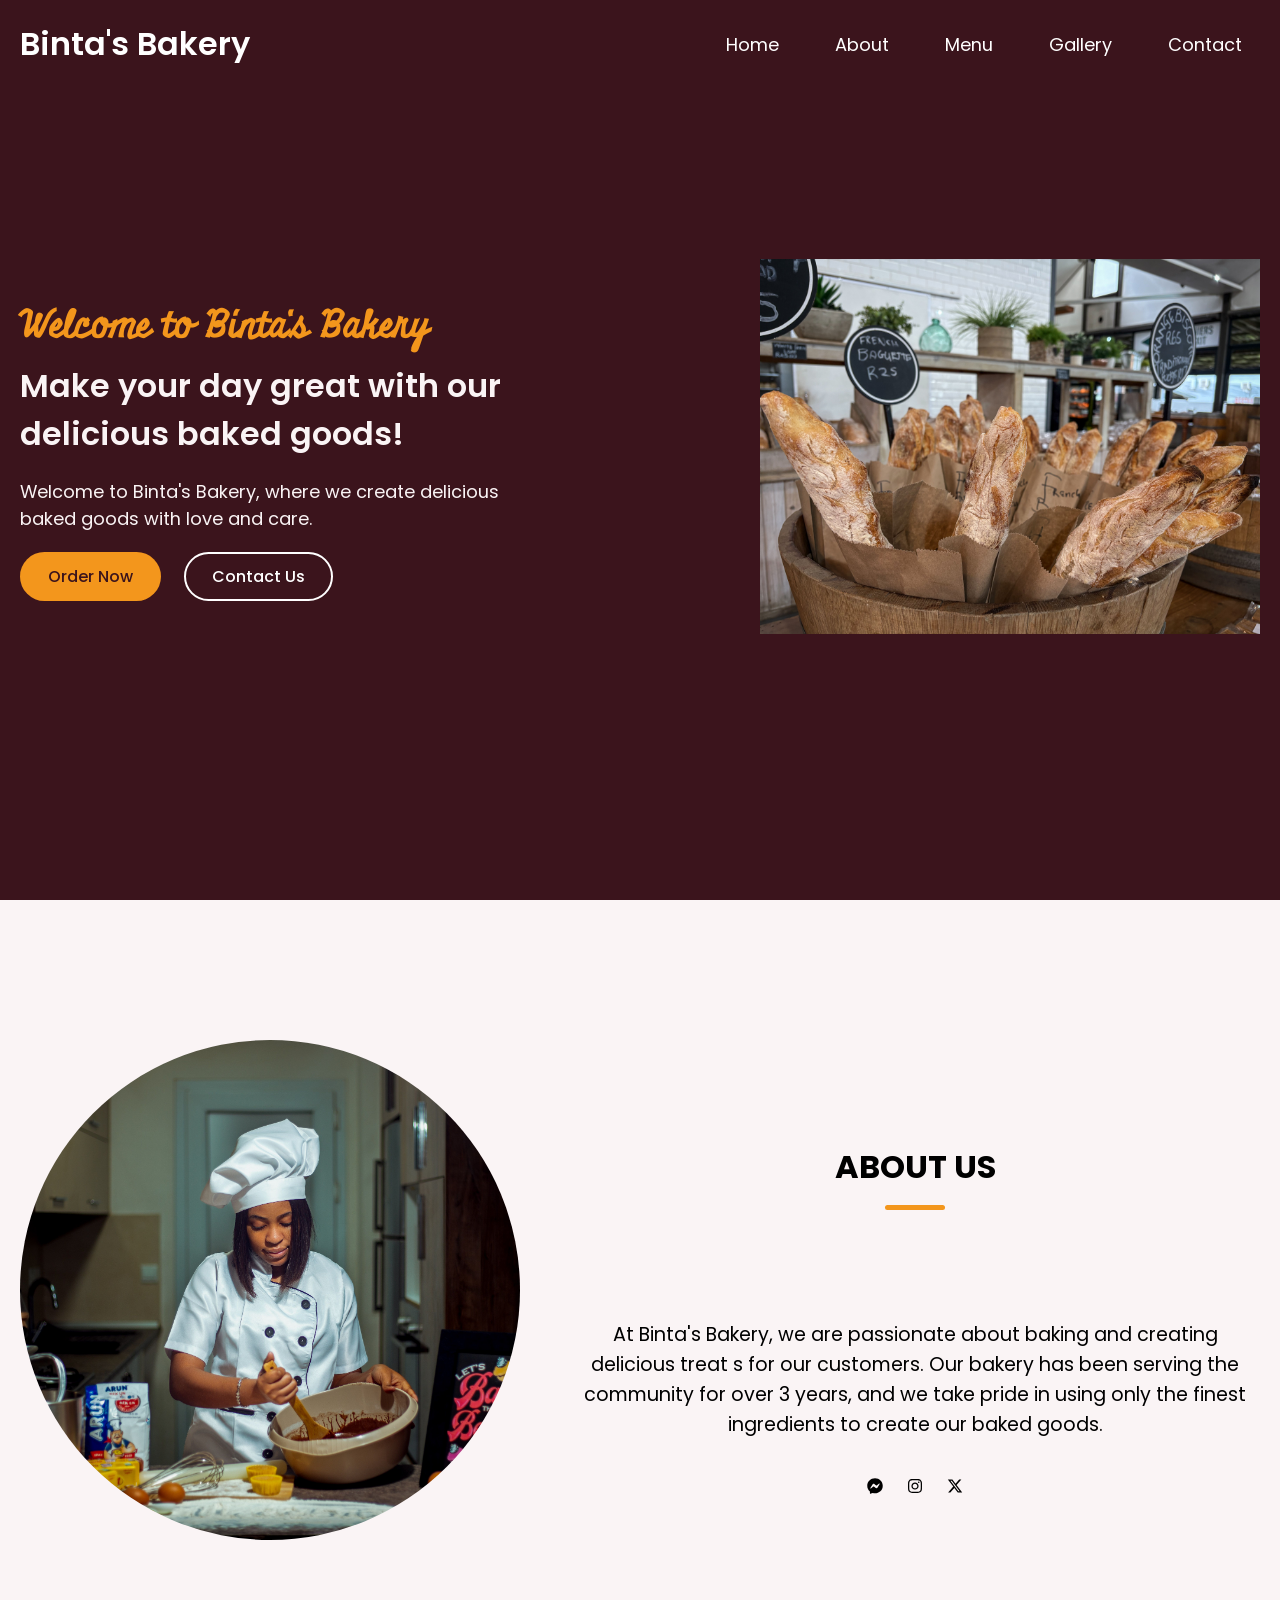
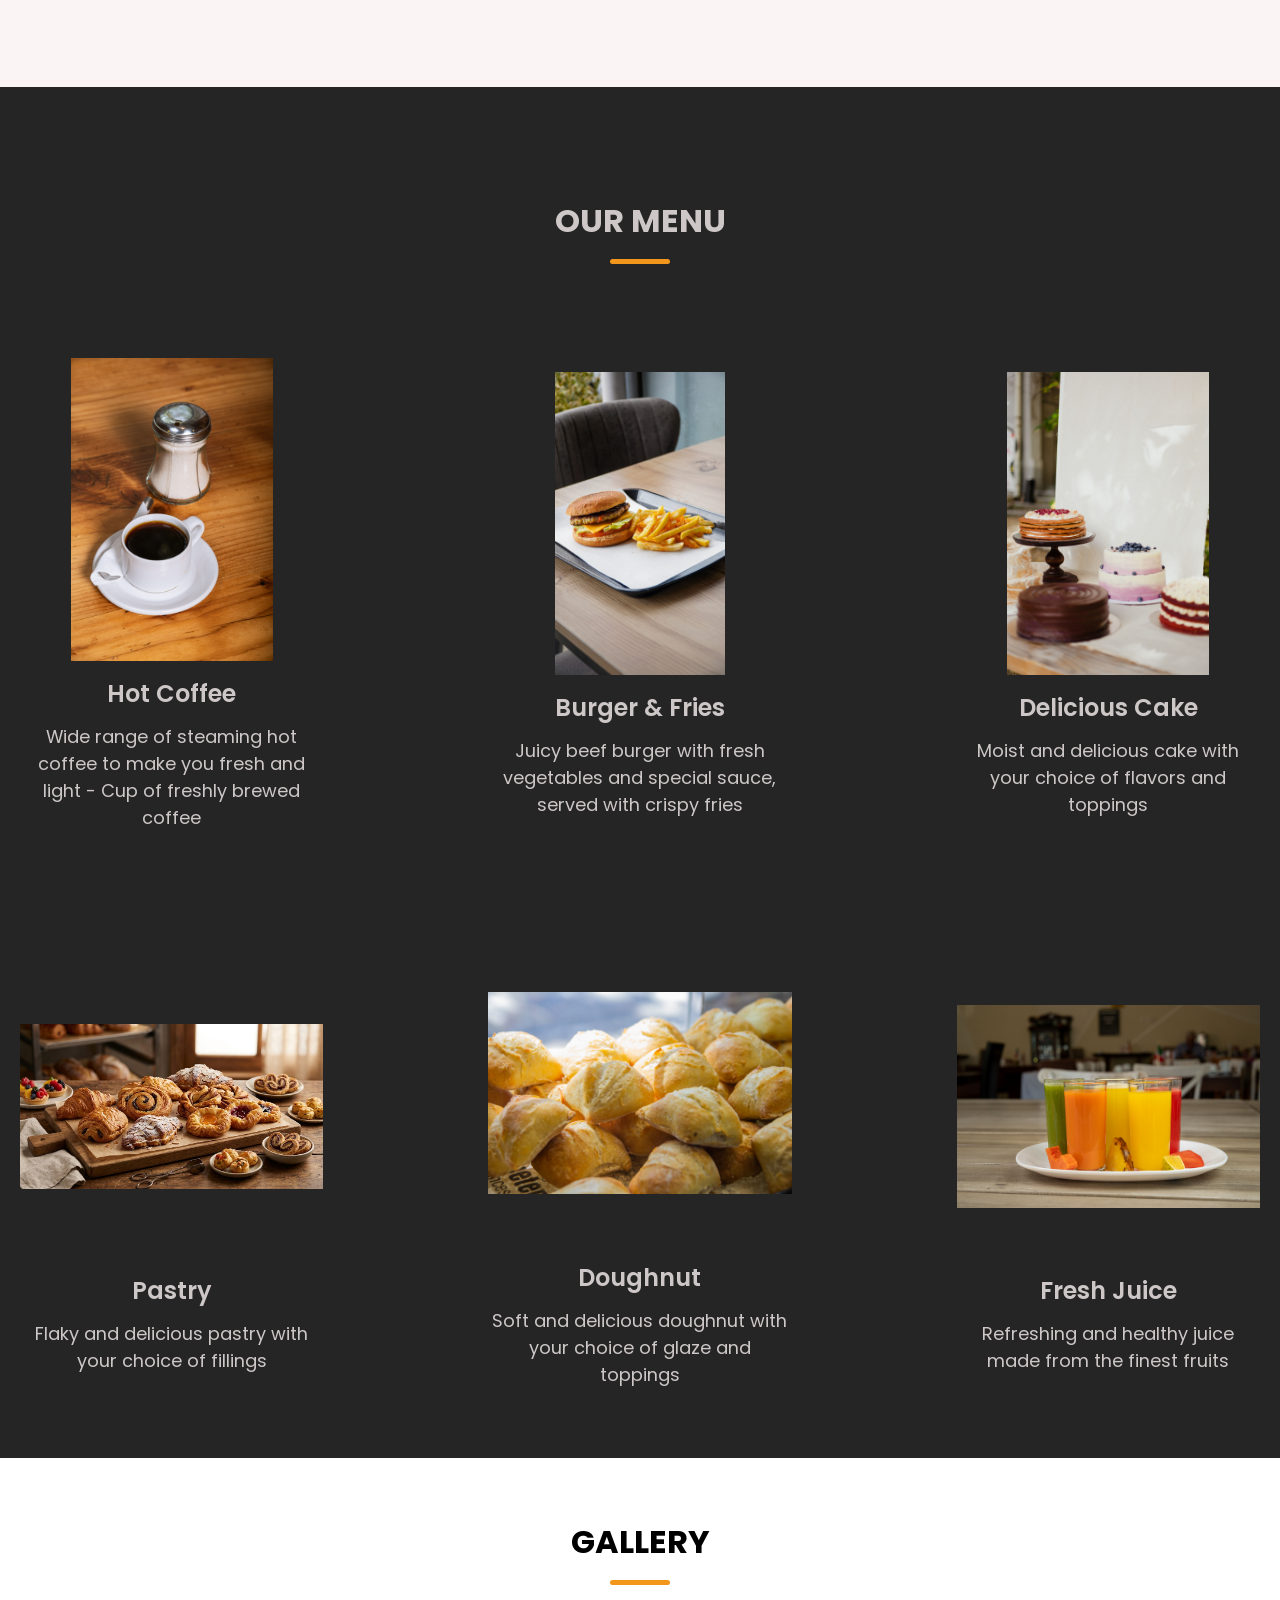
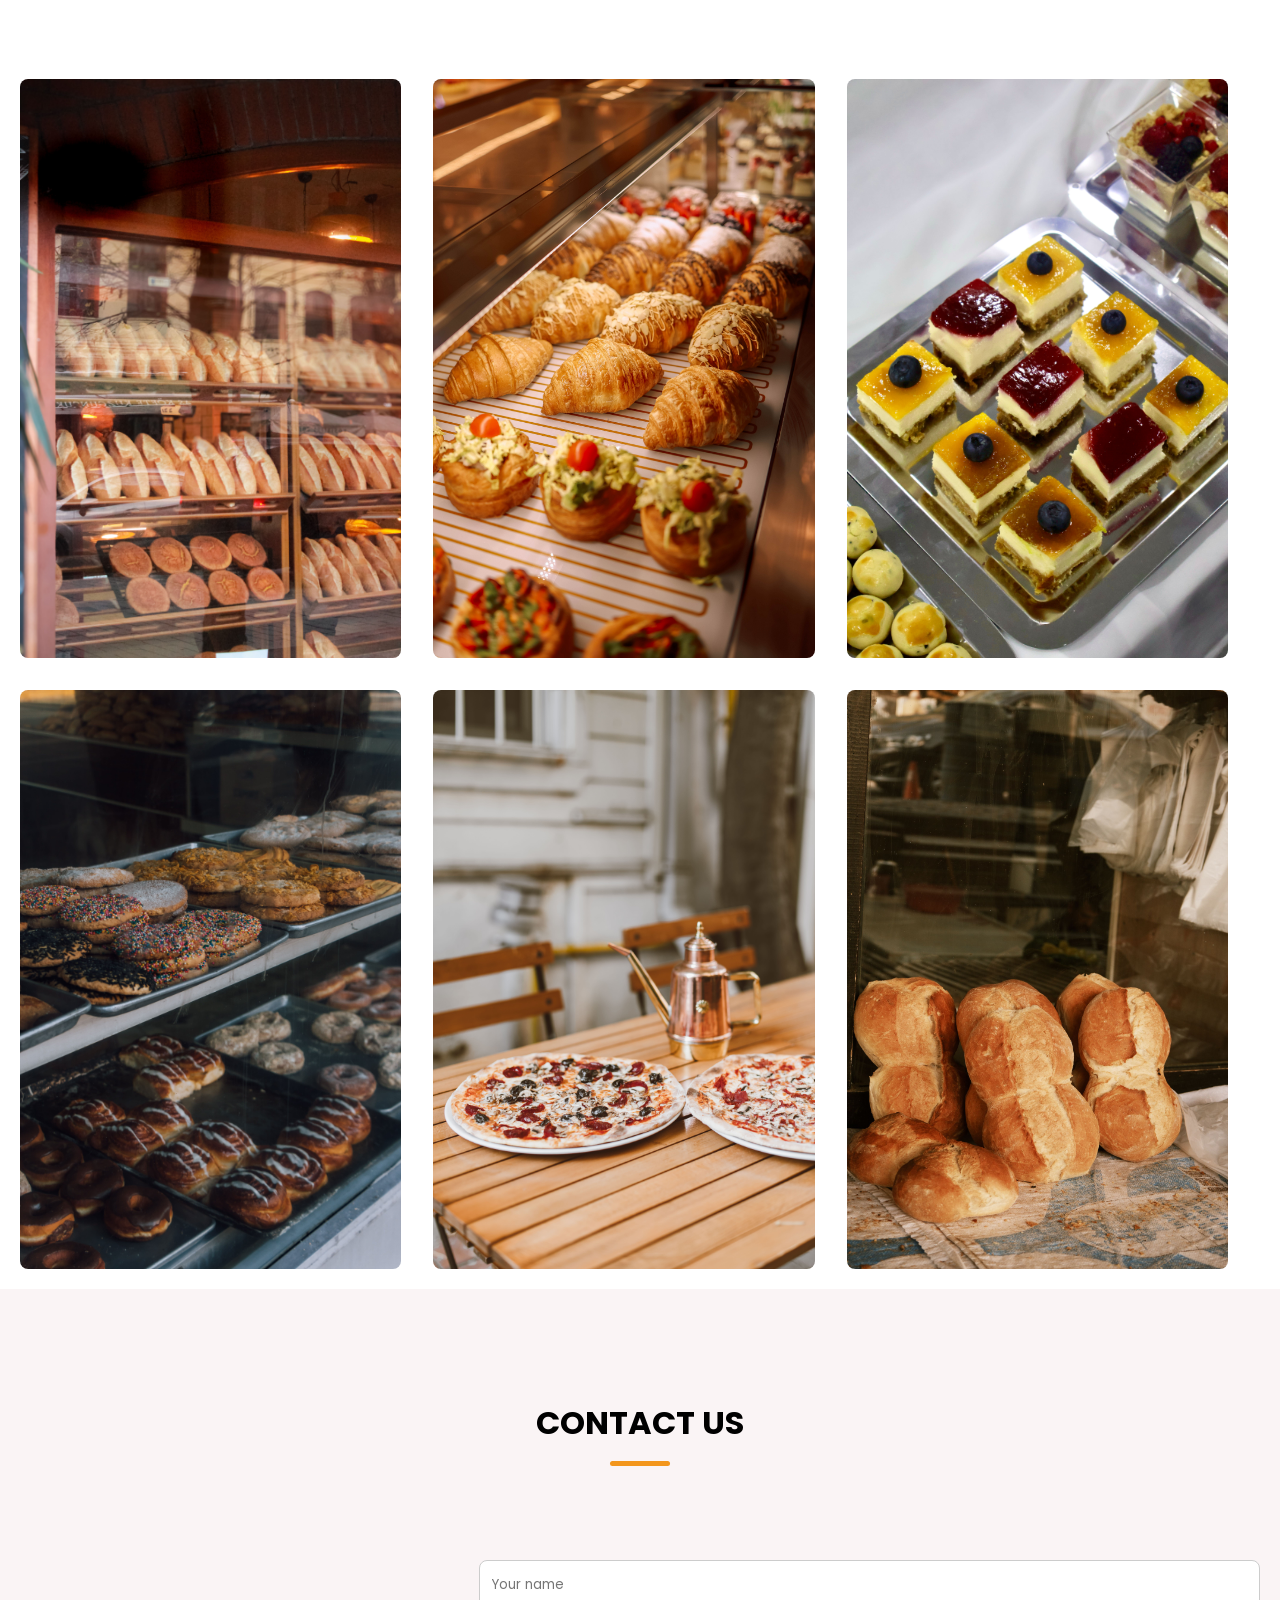
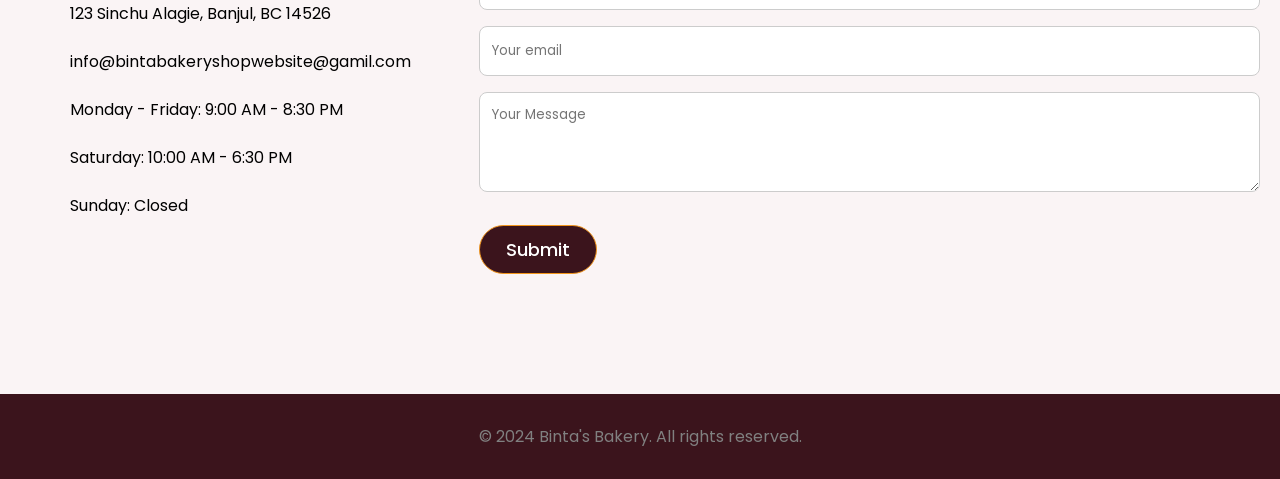
==== index.html @ 1b0b5daa "Add files via upload" ====
<!DOCTYPE html>
<html lang="en">

<head>
    <meta charset="UTF-8">
    <meta name="viewport" content="width=device-width, initial-scale=1.0">
    <title>Binta's Bakery</title>
    <link rel="stylesheet" href="./style.css">
</head>

<body>
    <header>

        <nav class="navbar" class="section-content">
            <h1 class="nav-logo">Binta's Bakery</h1>
            <ul class="nav-menu">
                <li class="nav-item">
                    <a href="#home" class="nav-link">Home</a>
                </li>
                <li class="nav-item">
                    <a href="#about" class="nav-link">About</a>
                </li>
                <li class="nav-item">
                    <a href="#menu" class="nav-link">Menu</a>
                </li>
                <li class="nav-item">
                    <a href="#gallery" class="nav-link">Gallery</a>
                </li>
                <li class="nav-item">
                    <a href="#contact" class="nav-link">Contact</a>
                </li>

            </ul>
        </nav>
    </header>

    <main>
        <div class="hero-section" id="home">
            <div class="section-content">
                <div class="hero-details">
                    <h1 class="title">Welcome to Binta's Bakery</h1>
                    <h2 class="subtitle">Make your day great with our delicious baked goods!</h2>
                    <p class="description">Welcome to Binta's Bakery, where we create delicious baked goods with love
                        and care.</p>

                    <div class="buttons">
                        <a href="#" class="button order-now">Order Now</a>
                        <a href="#" class="button contact-us">Contact Us</a>
                    </div>
                </div>
                <div class="hero-image-wrapper">
                    <img src="./image/bread-30826793.jpg" alt="Binta's Bakery" class="hero-image">
                </div>

            </div>
        </div>

        <!-- About Section -->
        <section class="about-section" id="about">
            <div class="section-content">
                <div class="about-image-wrapper">
                    <img src="./image/about.jpg" alt="About Binta's Bakery" class="about-image">
                </div>
                <div class="about-details">
                    <h2 class="section-title">About Us</h2>
                    <div class="underline"></div>
                    <p class="text">At Binta's Bakery, we are passionate about baking and creating
                        delicious treat s for our customers. Our bakery has been serving the community for over 3 years,
                        and we take pride in using only the finest ingredients to create our baked goods.</p>

                    <div class="social-link-list">
                        <a href="#" class="social-link"><img src="facebook-messenger-brands-solid-full.svg"
                                alt="Facebook" height="20px"></a>
                        <a href="#" class="social-link"><img src="instagram-brands-solid-full.svg" alt="Instagram"
                                height="20px"></a>
                        <a href="#" class="social-link"><img src="x-twitter-brands-solid-full.svg" alt="Twitter"
                                height="20px" color="white"></a>
                    </div>
                </div>
            </div>
        </section>
        <!-- menu section -->
        <section class="menu-section" id="menu">
            <h2 class="section-title">Our Menu</h2>
            <div class="underline"></div>
            <div class="section-content">
                <ul class="menu-list">
                    <li class="menu-item">
                        <img src="./image/coffee.jpg" alt="Hot Coffee" class="menu-image">
                        <div class="menu-details">
                            <h3 class="name">Hot Coffee</h3>
                            <p class="text">Wide range of steaming hot coffee to make you fresh and light - Cup of
                                freshly brewed coffee</p>
                        </div>
                    </li>
                    <li class="menu-item">
                        <img src="./image/burger-with-chips.jpg" alt="Burger" class="menu-image">
                        <div class="menu-details">
                            <h3 class="name">Burger & Fries</h3>
                            <p class="text">Juicy beef burger with fresh vegetables and special sauce, served with
                                crispy fries</p>
                        </div>
                    </li>

                    <li class="menu-item">
                        <img src="./image/birthday-cake.jpg" alt="Cake" class="menu-image">
                        <div class="menu-details">
                            <h3 class="name">Delicious Cake</h3>
                            <p class="text">Moist and delicious cake with your choice of flavors and toppings</p>
                        </div>
                    </li>
                    <li class="menu-item">
                        <img src="./image/pastry.jpg" alt="Pastry" class="menu-image">
                        <div class="menu-details">
                            <h3 class="name">Pastry</h3>
                            <p class="text">Flaky and delicious pastry with your choice of fillings</p>
                        </div>
                    </li>
                    <li class="menu-item">
                        <img src="./image/doughnut.jpg" alt="Doughnut" class="menu-image">
                        <div class="menu-details">
                            <h3 class="name">Doughnut</h3>
                            <p class="text">Soft and delicious doughnut with your choice of glaze and toppings</p>
                        </div>
                    </li>
                    <li class="menu-item">
                        <img src="./image/juice.jpg" alt="Juice" class="menu-image">
                        <div class="menu-details">
                            <h3 class="name">Fresh Juice</h3>
                            <p class="text">Refreshing and healthy juice made from the finest fruits</p>
                        </div>
                    </li>

                </ul>

            </div>

        </section>
        <!-- gallery -->
        <section class="gallery-section" id="gallery">
            <h2 class="section-title">Gallery</h2>
            <div class="underline"></div>
            <div class="section-content">
                <ul class="gallery-list">
                    <li class="gallery-item">
                        <img src="./image/bakery.jpg" alt="Gallery" class="gallery-image">
                    </li>
                    <li class="gallery-item">
                        <img src="./image/bread.jpg" alt="Gallery" class="gallery-image">
                    </li>
                    <li class="gallery-item">
                        <img src="./image/cake.jpg" alt="Gallery" class="gallery-image">
                    </li>
                    <li class="gallery-item">
                        <img src="./image/pastry1.jpg" alt="Gallery" class="gallery-image">
                    </li>
                    <li class="gallery-item">
                        <img src="./image/pizzer.jpg" alt="Gallery" class="gallery-image">
                    </li>
                    <li class="gallery-item">
                        <img src="./image/local-bread.jpg" alt="Gallery" class="gallery-image">
                    </li>

                </ul>
            </div>
        </section>
        <!-- content -->

        <section class="contact-section sect" id="contact">
            <h2 class="section-title">Contact Us</h2>
            <div class="underline"></div>
            <div class="section-content">
                <ul class="contact-info-list">
                    <li class="contact-info">
                        <i class="fa-solid fa-location-crosshais"></i>
                        <p>123 Sinchu Alagie, Banjul, BC 14526</p>
                    </li>
                    <li class="contact-info">
                        <i class="fa-solid fa-envelope"></i>
                        <p>info@bintabakeryshopwebsite@gamil.com</p>
                    </li>
                    <li class="contact-info">
                        <i class="fa-regular fa-clock"></i>
                        <p>Monday - Friday: 9:00 AM - 8:30 PM</p>
                    </li>
                    <li class="contact-info">
                        <i class="fa-regular fa-clock"></i>
                        <p>Saturday: 10:00 AM - 6:30 PM</p>
                    </li>
                    <li class="contact-info">
                        <i class="fa-regular fa-clock"></i>
                        <p>Sunday: Closed</p>
                    </li>
                </ul>
                <form action="#" class="contact-form">
                    <input type="text" placeholder="Your name" class="form-input">
                    <input type="email" placeholder="Your email" class="form-input">
                    <textarea placeholder="Your Message" class="form-input" required></textarea>
                    <button class="submit-button">Submit</button>
                </form>
            </div>

        </section>

    </main>

    <footer>
        <p>&copy; 2024 Binta's Bakery. All rights reserved.</p>
    </footer>
</body>

</html>
---- style.css ----
@import url("https://fonts.googleapis.com/css2?family=Miniver&family=Poppins:ital,wght@0,100;0,500;0,800;0,900;1,100;1,300;1,400&display=swap");
* {
  margin: 0;
  padding: 0;
  box-sizing: border-box;
  font-family: "Poppins", sans-serif;
}

header {
  position: fixed;
  width: 100%;
  z-index: 5;
  background-color: #3b141c;
}

.navbar {
  margin: auto;
  padding: 20px;
  max-width: 1300px;
}
header .navbar {
  display: flex;
  padding: 20px;
  align-items: center;
  justify-content: space-between;
}
ul {
  list-style: none;
}
a {
  text-decoration: none;
  /* color: white; */
}
button {
  cursor: pointer;
  border: none;
  background: none;
}
img {
  width: 100%;
}
.navbar .nav-menu {
  display: flex;
  gap: 20px;
}
.navbar .nav-logo {
  color: white;
  font-size: 2rem;
  font-weight: 600;
}
.navbar .nav-menu .nav-link {
  padding: 10px 18px;
  color: white;
  border-radius: 30px;
  font-size: 1.12rem;
  transition: 0.3s ease;
}
.navbar .nav-menu .nav-link:hover {
  background-color: #f3961c;
  color: white;
  /* transform: scale(1.1); */
}
.hero-section {
  background-color: #3b141c;
  min-height: 100vh;
}
.hero-section .section-content {
  display: flex;
  align-items: center;
  min-height: 100vh;
  color: #faf4f5;
  justify-content: space-between;
}
.hero-section .hero-details .title {
  font-size: 2.3rem;
  color: #f3961c;
  font-family: "Miniver", sans-serif;
}

.hero-section .hero-details .subtitle {
  font-size: 2rem;
  margin-top: 8px;
  max-width: 70%;
  font-weight: 600;
}

.hero-section .hero-details .description {
  font-size: 1.12rem;
  margin-top: 20px;
  margin-bottom: 20px;
  max-width: 70%;
}
/* .hero-section .hero-details {
    margin-left: 70px;
}  */
.section-content {
  margin: auto;
  padding: 20px;
  max-width: 1300px;
}
.section-title {
  text-align: center;
  font-size: 2rem;
  padding: 60px;
  text-transform: uppercase;
  font-family: "Poppins", sans-serif;
}
.hero-section .hero-image-wrapper {
  max-width: 500px;
}
.hero-section .hero-details .buttons {
  display: flex;
  gap: 23px;
}

.hero-section .hero-details .button {
  padding: 10px 26px;
  color: #3b141c;
  background-color: #f3961c;
  border-radius: 30px;
  border: 2px solid transparent;
  font-weight: 500;
  transition: 0.3s ease;
}

.hero-section .hero-details .button:hover,
.hero-section .hero-details .contact-us {
  color: #fff;
  border-color: #fff;
  background: transparent;
}

.hero-section .hero-details .contact-us:hover {
  color: #3b141c;
  background: #f3961c;
  border-color: #f3961c;
}
/* about section */
.about-section {
  padding: 120px 0;
  background: #faf4f5;
}
.underline {
  width: 60px;
  border-radius: 10px;
  height: 5px;
  margin: 14px auto;
  background-color: #f3961c;
  position: relative;
  bottom: 60px;
}
.about-section .section-content {
  display: flex;
  gap: 50px;
  align-items: center;
  justify-content: space-between;
}
.about-section .about-image-wrapper .about-image {
  width: 500px;
  height: 500px;
  object-fit: cover;
  border-radius: 50%;
}
.about-section .about-details .title {
  font-size: 2rem;
  text-transform: uppercase;
  text-align: center;
  color: #3b141c;
  font-family: "Miniver", sans-serif;
}

.about-section .about-details .text {
  line-height: 30px;
  margin: 50px 0 30px;
  text-align: center;
  font-size: 1.2rem;
}
.social-link-list {
  display: flex;
  justify-content: center;
  gap: 20px;
}

.about-section .social-link-list .social-link {
  color: #3b141c;
  font-size: 1.5rem;
  transition: 0.2s ease;
}

.about-section .social-link-list .social-link:hover {
  color: #f3961c;
}
/* menu section */
.menu-section {
  color: #cec7c7;
  background-color: #252525;
  padding: 50px 0;
}
.menu-section .menu-list {
  display: flex;
  flex-wrap: wrap;
  gap: 110px;
  align-items: center;
  justify-content: space-between;
}
.menu-section .menu-list .menu-item {
  display: flex;
  flex-direction: column;
  align-items: center;
  justify-content: space-between;
  text-align: center;
  width: calc(100% / 3 - 110px);
}
.menu-section .menu-list .menu-item .menu-image {
  /* max-width: 83%; */
  aspect-ratio: 1;
  margin-bottom: 15px;
  object-fit: contain;
}
.menu-section .menu-list .menu-item .name {
  margin-top: 12px 0;
  font-size: 1.5rem;
  margin-bottom: 12px;
  font-weight: 600;
}
.menu-section .menu-list .menu-item .text {
  font-size: 1.12rem;
}
/* gallery-section */
.gallery.menu-section .menu-list .menu-item .text {
  font-size: 1.12rem;
}
gallery-section {
  padding: 50px 0 100px;
}
.gallery-section .gallery-list {
  display: flex;
  flex-wrap: wrap;
  gap: 32px;
}
.gallery-section .gallery-list .gallery-item {
  border-radius: 8px;
  overflow: hidden;
  width: calc(100% / 3 - 32px);
}
.gallery-section .gallery-item .gallery-image {
  width: 100%;
  height: 100%;
  transition: 0.3s ease;
  cursor: zoom-in;
}
.gallery-section .gallery-item:hover .gallery-image {
  transform: scale(1.3);
}
/* contact section */
.contact-section {
  padding: 50px 0 100px;
  background-color: #faf4f5;
}
.contact-section .section-content {
  display: flex;
  gap: 48px;
  align-items: flex-start;
  justify-content: space-between;
}
.contact-section .contact-info-list .contact-info {
  display: flex;
  gap: 30px;
  max-width: 20px 0;
  align-items: center;
}
.contact-info-list {
  padding: 30px 20px;
  line-height: 3;
}
.contact-section .contact-info-list .contact-info i {
  font-size: 1.12rem;
}

.contact-section .contact-form .form-input {
  width: 100%;
  height: 50px;
  padding: 0 12px;
  outline: none;
  margin-bottom: 16px;
  background: #fff;
  border-radius: 8px;
  border: 1px solid #ccc;
}
/* .contact-section .contact-form {
  width: 50%;
} */

.contact-section .contact-form .form-input:focus {
  border-color: #f3961c;
}
.contact-section .contact-form textarea.form-input {
  height: 100px;
  padding: 12px;
  resize: vertical;
}
.contact-section .contact-form .submit-button {
  padding: 10px 26px;
  color: #fff;
  margin-top: 10px;
  background-color: #3b141c;
  border-radius: 30px;
  font-size: 1.12rem;
  border: 1px solid #f3961c;
  font-weight: 500;
  transition: 0.3s ease;
}
.contact-section .contact-form .submit-button:hover {
  background: transparent;
  color: #f3961c;
}
/* footer section */
footer {
  background-color: #3b141c;
  color: gray;
  padding: 30px;
  text-align: center;
}

/* Responsive */

@media (max-width: 800px) {
  html,
  body {
    overflow-x: hidden;
    font-family: "Poppins", sans-serif;
  }

  header .navbar {
    flex-direction: column;
  }

  .nav-logo {
    margin-bottom: 20px;
  }

  .navbar .nav-menu {
    gap: 0px;
  }

  .hero-section .section-content {
    padding-top: 160px;
    flex-direction: column;
    display: flex;
  }

  .hero-details {
    margin-bottom: 40px;
  }

  .hero-section .hero-image-wrapper {
    max-width: 100%;
  }

  .hero-section .hero-details .subtitle {
    font-size: 2rem;
    margin-top: 8px;
    max-width: 100%;
    font-weight: 600;
  }
  /*about section */
  .about-section .about-image-wrapper .about-image {
    width: 250px;
    height: 250px;
  }
  .about-section .section-content {
    flex-direction: column;
    gap: 10px;
  }

  .hero-section .hero-details .subtitle {
    /* font-size: 2rem; */
    margin-top: 2px;
    max-width: 40%;
    font-weight: 300;
  }
  /* menu section */
  .menu-section .menu-list {
    flex-direction: column;
    flex-wrap: wrap;
  }
  /* .menu-section .menu-list .menu-item {
    text-align: center;
  } */
  img.menu-image {
    width: 300px;
  }
  .menu-section .menu-list .menu-item .text {
    font-size: 20px;
  }

  .menu-section .menu-list .menu-item {
    width: calc(100% / 2 - 10px);
  }
  /* gallery section */
  .gallery-section .gallery-list {
    flex-direction: column;
    align-items: center;
    gap: 20px;
  }

  /* contact */
  .contact-section .section-content {
    align-items: center;
    flex-direction: column-reverse;
  }
  /* .contact-section .contact-form {
    max-width: 100%;
  } */

  /* .contact-section .contact-info-list .contact-info {
    display: block;
  } */
  /* input .form-input {
    width: 2000px;
    padding: 0 10px;
  } */
}
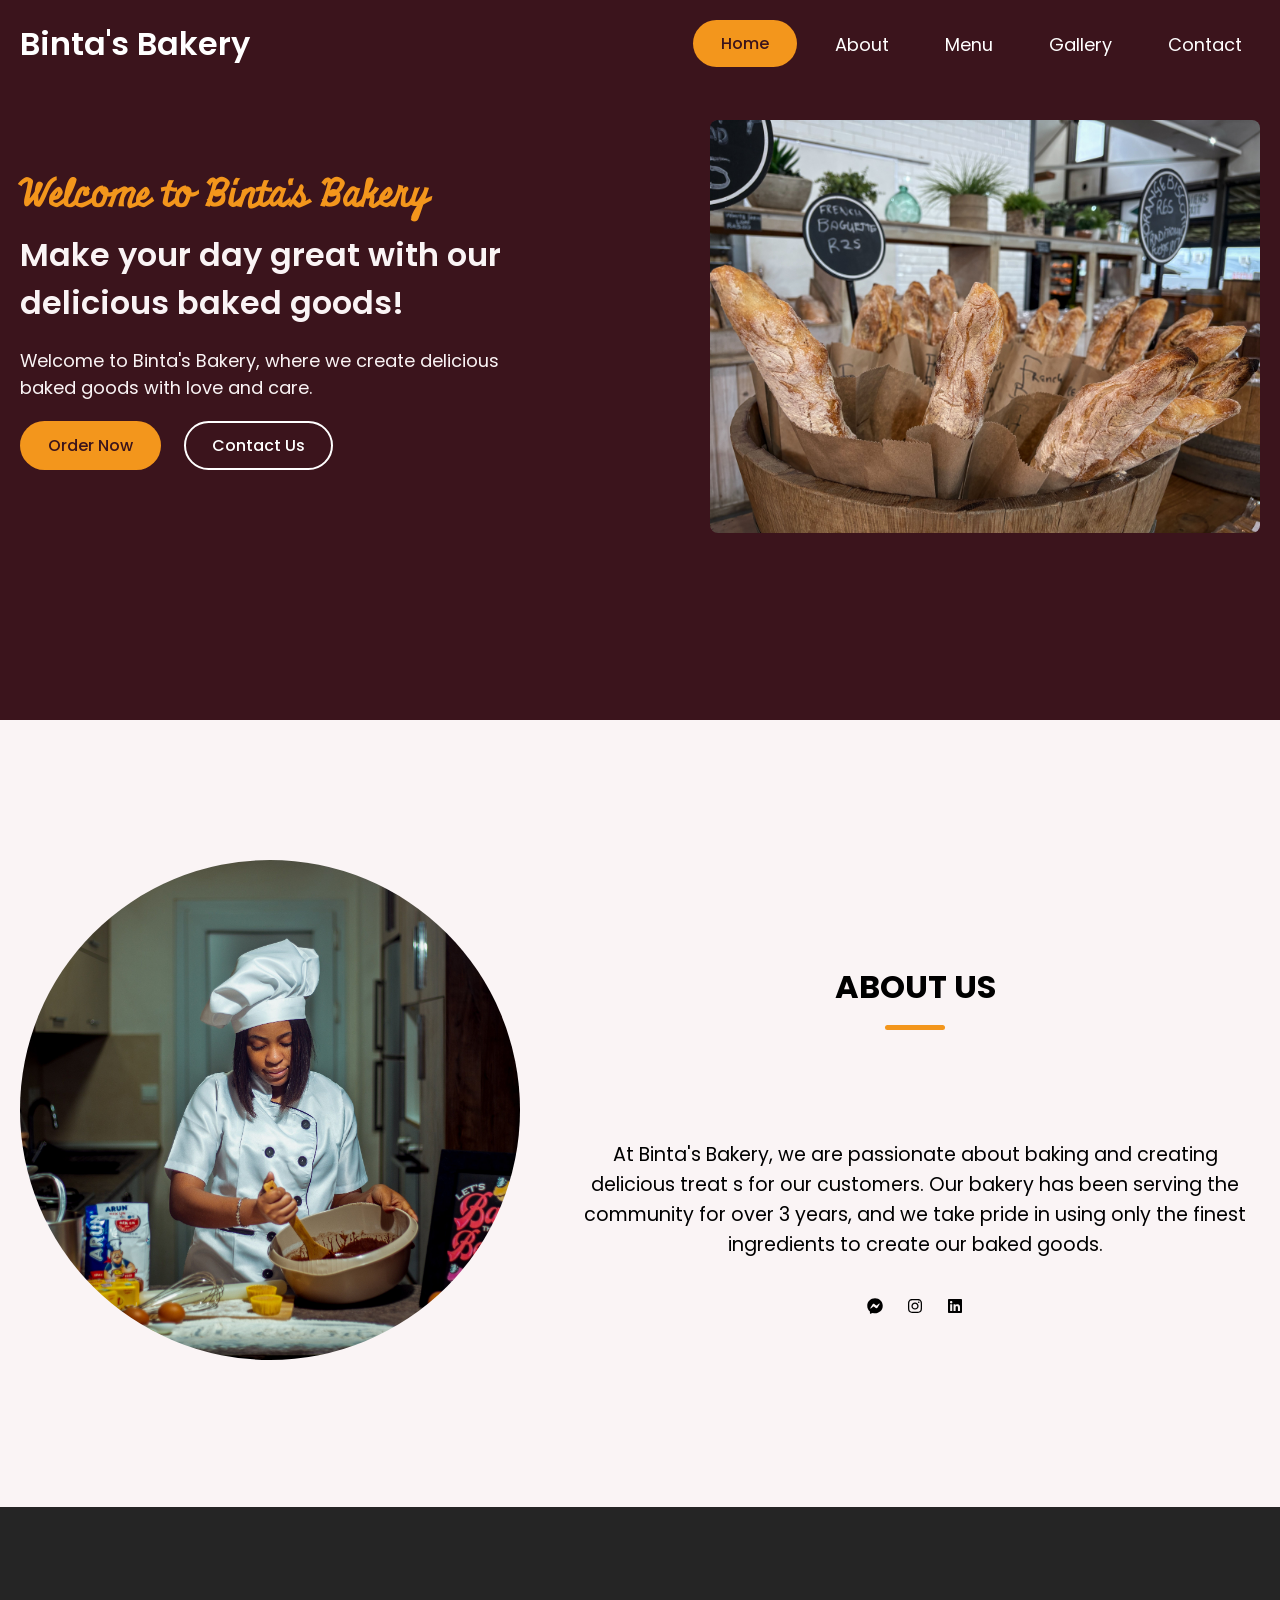
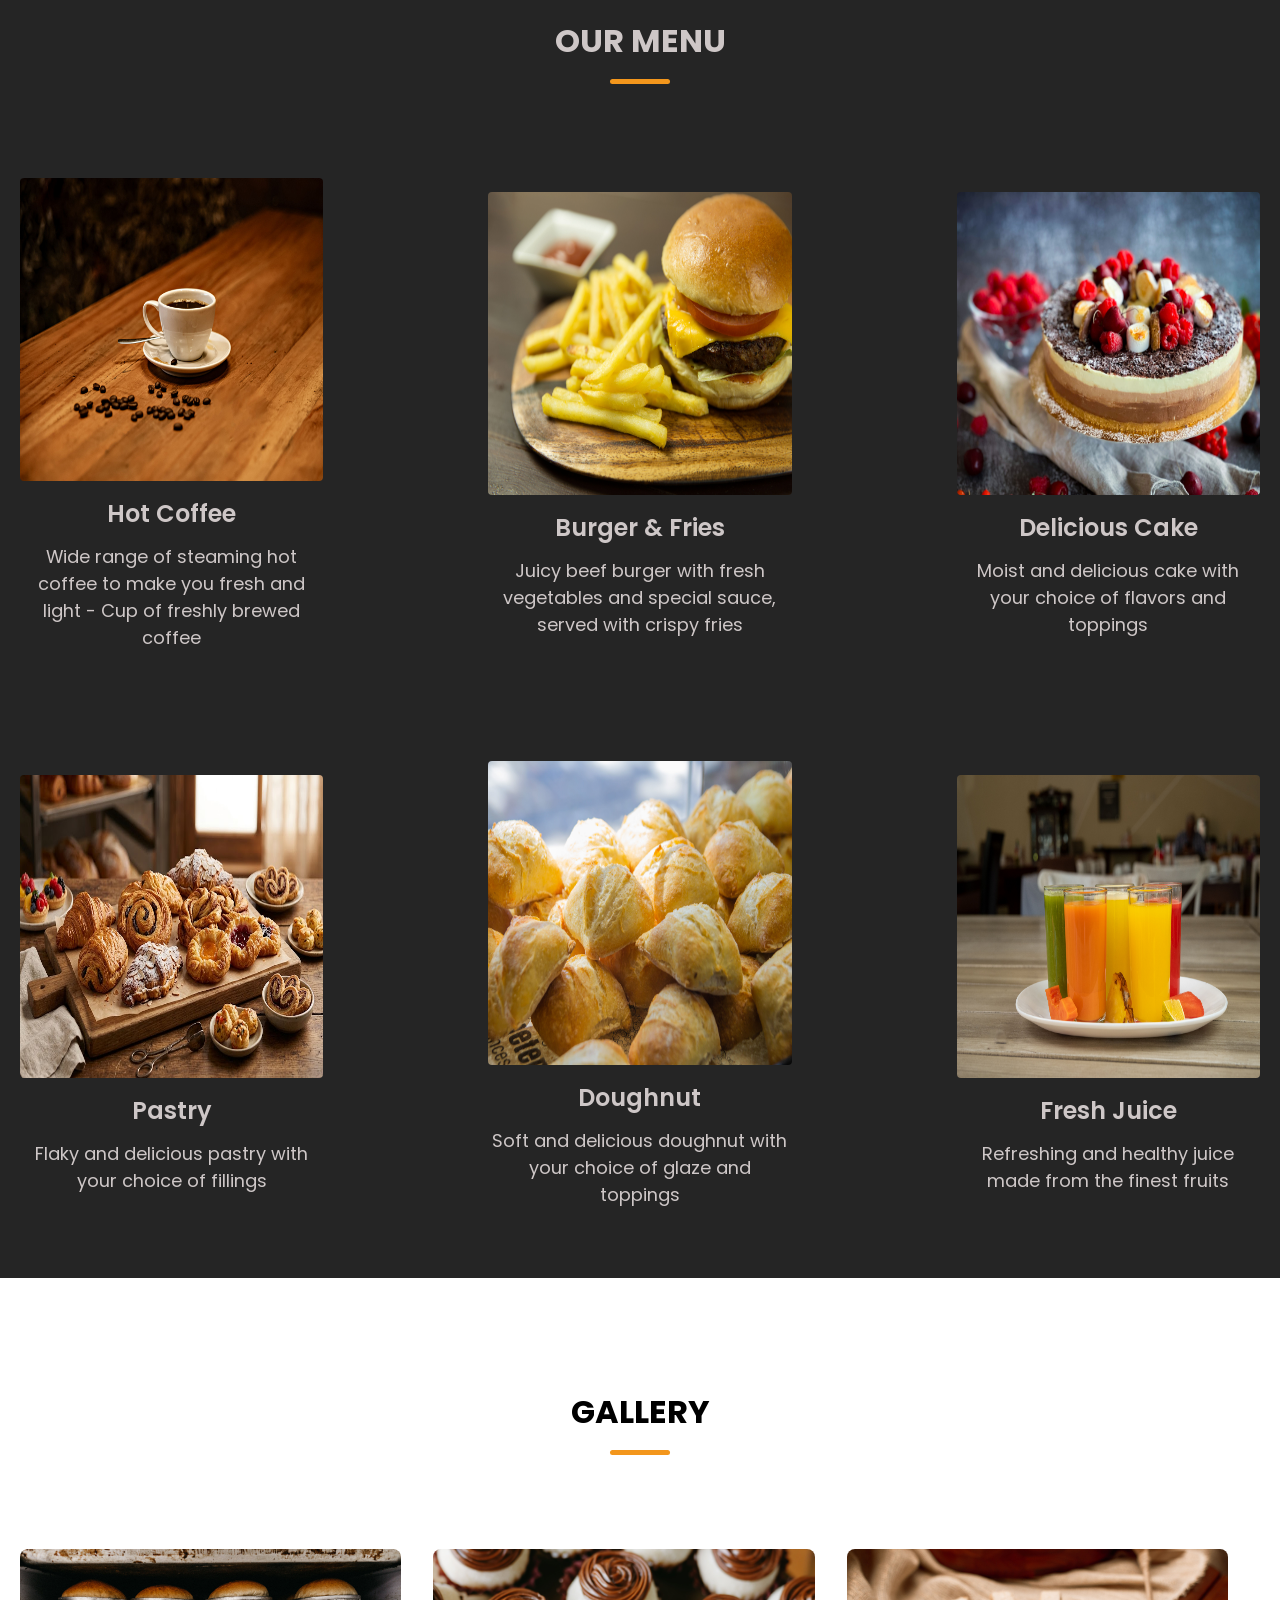
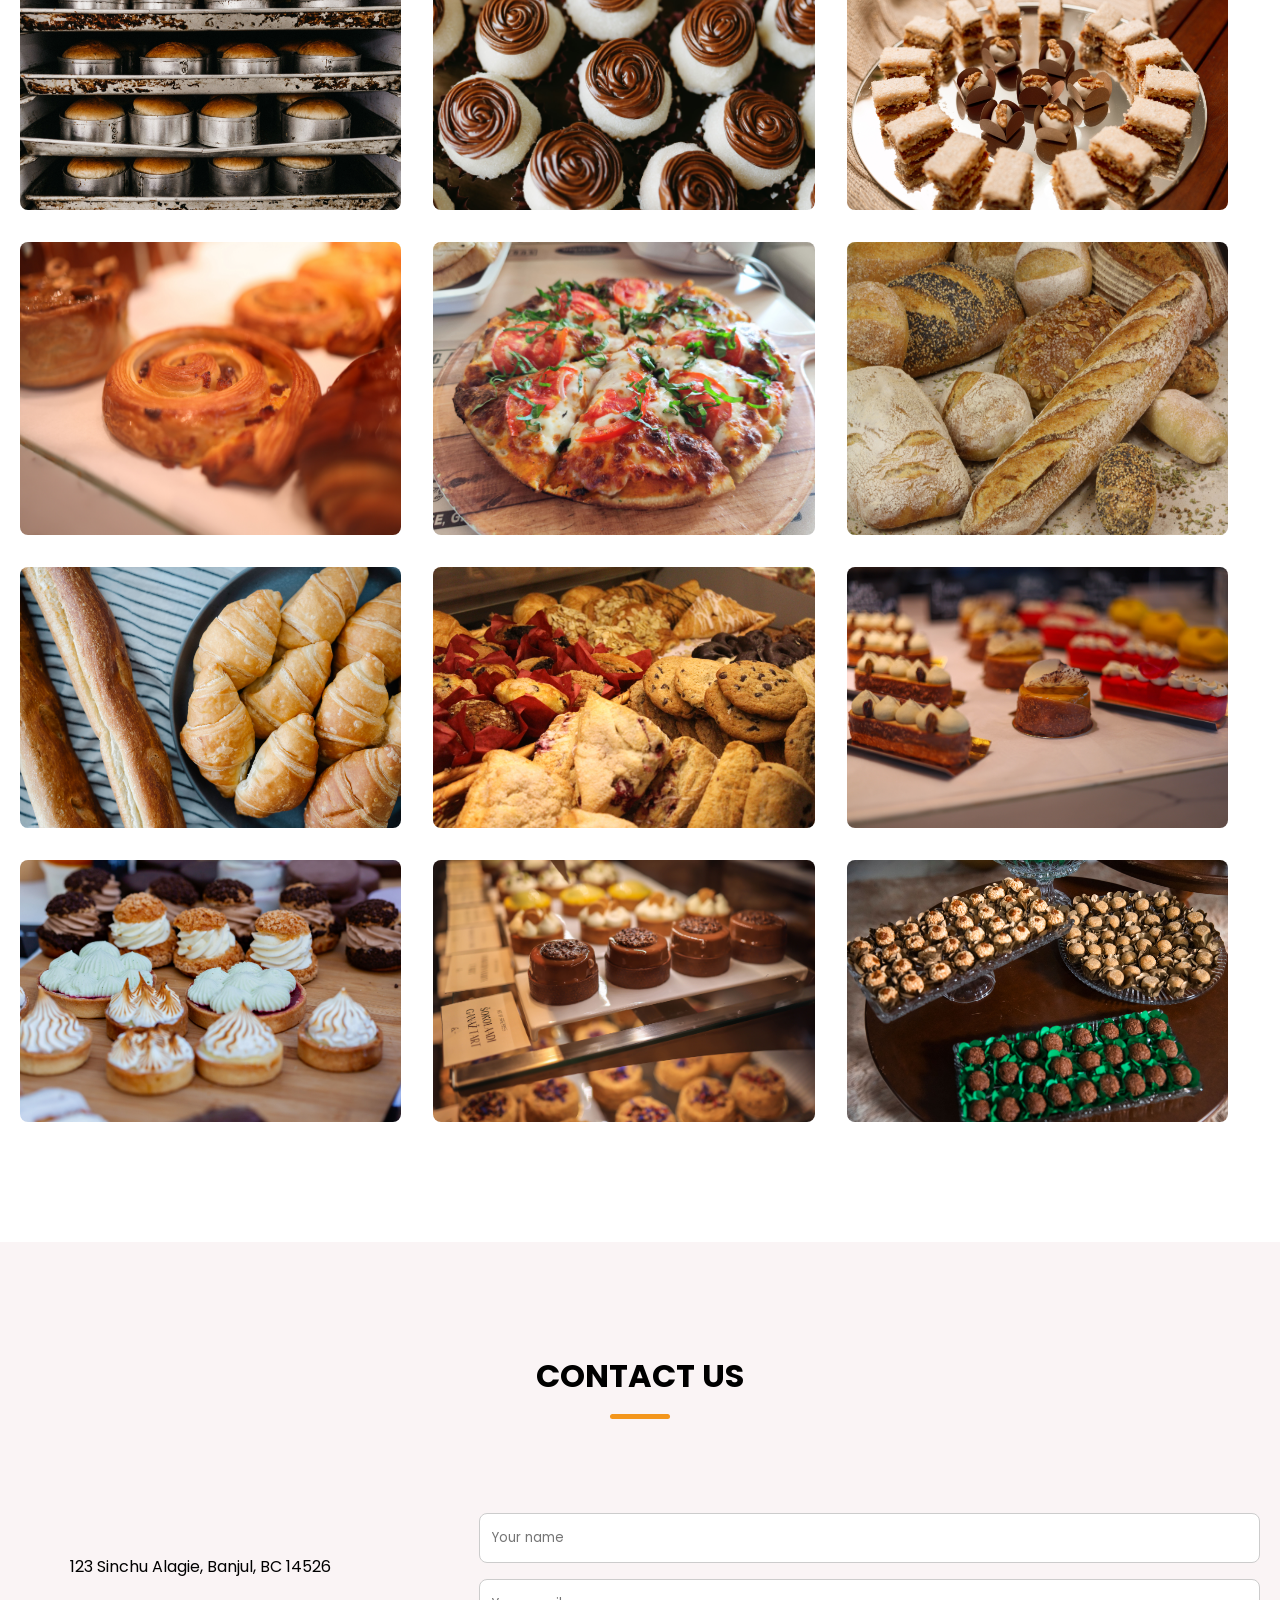
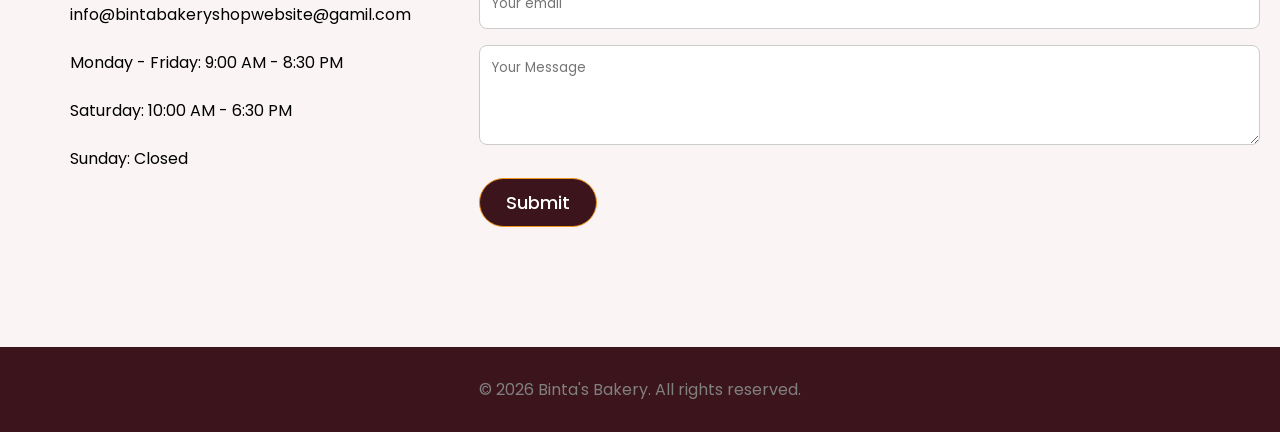
==== commit aeaf7ad9: "Initial commit" ====
--- a/index.html
+++ b/index.html
@@ -15,7 +15,7 @@
             <h1 class="nav-logo">Binta's Bakery</h1>
             <ul class="nav-menu">
                 <li class="nav-item">
-                    <a href="#home" class="nav-link">Home</a>
+                    <a href="#home" class="home">Home</a>
                 </li>
                 <li class="nav-item">
                     <a href="#about" class="nav-link">About</a>
@@ -69,12 +69,12 @@
                         and we take pride in using only the finest ingredients to create our baked goods.</p>
 
                     <div class="social-link-list">
-                        <a href="#" class="social-link"><img src="facebook-messenger-brands-solid-full.svg"
-                                alt="Facebook" height="20px"></a>
-                        <a href="#" class="social-link"><img src="instagram-brands-solid-full.svg" alt="Instagram"
-                                height="20px"></a>
-                        <a href="#" class="social-link"><img src="x-twitter-brands-solid-full.svg" alt="Twitter"
-                                height="20px" color="white"></a>
+                        <a href="http://www.facebook.com/eliyasu.jogojallow.3/" class="social-link" target="_blank"><img
+                                src="facebook-messenger-brands-solid-full.svg" alt="Facebook" height="20px"></a>
+                        <a href="http://www.instagram.com/jogojalloweliyasu/" class="social-link" target="_blank"><img
+                                src="instagram-brands-solid-full.svg" alt="Instagram" height="20px"></a>
+                        <a href="http://www.linkedin.com/in/eliyasujallow/" class="social-link" target="_blank"><img
+                                src="linkedin-brands-solid-full.svg" alt="Linkedin" height="20px" color="white"></a>
                     </div>
                 </div>
             </div>
@@ -86,7 +86,7 @@
             <div class="section-content">
                 <ul class="menu-list">
                     <li class="menu-item">
-                        <img src="./image/coffee.jpg" alt="Hot Coffee" class="menu-image">
+                        <img src="./image/cofee.jpg" alt="Hot Coffee" class="menu-image">
                         <div class="menu-details">
                             <h3 class="name">Hot Coffee</h3>
                             <p class="text">Wide range of steaming hot coffee to make you fresh and light - Cup of
@@ -94,7 +94,7 @@
                         </div>
                     </li>
                     <li class="menu-item">
-                        <img src="./image/burger-with-chips.jpg" alt="Burger" class="menu-image">
+                        <img src="./image/bueger1.jpg" alt="Burger" class="menu-image">
                         <div class="menu-details">
                             <h3 class="name">Burger & Fries</h3>
                             <p class="text">Juicy beef burger with fresh vegetables and special sauce, served with
@@ -103,7 +103,7 @@
                     </li>
 
                     <li class="menu-item">
-                        <img src="./image/birthday-cake.jpg" alt="Cake" class="menu-image">
+                        <img src="./image/cake2.jpg" alt="Cake" class="menu-image">
                         <div class="menu-details">
                             <h3 class="name">Delicious Cake</h3>
                             <p class="text">Moist and delicious cake with your choice of flavors and toppings</p>
@@ -143,22 +143,40 @@
             <div class="section-content">
                 <ul class="gallery-list">
                     <li class="gallery-item">
-                        <img src="./image/bakery.jpg" alt="Gallery" class="gallery-image">
-                    </li>
-                    <li class="gallery-item">
-                        <img src="./image/bread.jpg" alt="Gallery" class="gallery-image">
-                    </li>
-                    <li class="gallery-item">
-                        <img src="./image/cake.jpg" alt="Gallery" class="gallery-image">
-                    </li>
-                    <li class="gallery-item">
-                        <img src="./image/pastry1.jpg" alt="Gallery" class="gallery-image">
+                        <img src="./image/bread2.jpg" alt="Gallery" class="gallery-image">
+                    </li>
+                    <li class="gallery-item">
+                        <img src="./image/cup-cake.jpg" alt="Gallery" class="gallery-image">
+                    </li>
+                    <li class="gallery-item">
+                        <img src="./image/cake1.jpg" alt="Gallery" class="gallery-image">
+                    </li>
+                    <li class="gallery-item">
+                        <img src="./image/doughnut3.jpg" alt="Gallery" class="gallery-image">
                     </li>
                     <li class="gallery-item">
                         <img src="./image/pizzer.jpg" alt="Gallery" class="gallery-image">
                     </li>
                     <li class="gallery-item">
-                        <img src="./image/local-bread.jpg" alt="Gallery" class="gallery-image">
+                        <img src="./image/loca.jpg" alt="Gallery" class="gallery-image">
+                    </li>
+                    <li class="gallery-item">
+                        <img src="./image/doughnut2.jpg" alt="Gallery" class="gallery-image">
+                    </li>
+                    <li class="gallery-item">
+                        <img src="./image/cukies.jpg" alt="Gallery" class="gallery-image">
+                    </li>
+                    <li class="gallery-item">
+                        <img src="./image/cup-cake4.jpg" alt="Gallery" class="gallery-image">
+                    </li>
+                    <li class="gallery-item">
+                        <img src="./image/cup-cake1.jpg" alt="Gallery" class="gallery-image">
+                    </li>
+                    <li class="gallery-item">
+                        <img src="./image/cup-cake5.jpg" alt="Gallery" class="gallery-image">
+                    </li>
+                    <li class="gallery-item">
+                        <img src="./image/cup-cake6.jpg" alt="Gallery" class="gallery-image">
                     </li>
 
                 </ul>
@@ -205,7 +223,7 @@
     </main>
 
     <footer>
-        <p>&copy; 2024 Binta's Bakery. All rights reserved.</p>
+        <p>&copy; 2026 Binta's Bakery. All rights reserved.</p>
     </footer>
 </body>
 
--- a/style.css
+++ b/style.css
@@ -55,6 +55,20 @@
   font-size: 1.12rem;
   transition: 0.3s ease;
 }
+.home {
+  background-color: #f3961c;
+  padding: 10px 26px;
+  color: #3b141c;
+  font-weight: 500;
+  border-radius: 30px;
+  border: 2px solid transparent;
+  transition: 0.3s ease;
+}
+.nav-menu .nav-item .home:hover {
+  color: #fff;
+  border-color: #fff;
+  background: transparent;
+}
 .navbar .nav-menu .nav-link:hover {
   background-color: #f3961c;
   color: white;
@@ -62,15 +76,20 @@
 }
 .hero-section {
   background-color: #3b141c;
-  min-height: 100vh;
+  min-height: 80vh;
 }
 .hero-section .section-content {
   display: flex;
   align-items: center;
-  min-height: 100vh;
+  /* min-height: 100vh; */
   color: #faf4f5;
   justify-content: space-between;
 }
+
+.hero-details {
+  margin-top: 80px;
+}
+
 .hero-section .hero-details .title {
   font-size: 2.3rem;
   color: #f3961c;
@@ -90,9 +109,7 @@
   margin-bottom: 20px;
   max-width: 70%;
 }
-/* .hero-section .hero-details {
-    margin-left: 70px;
-}  */
+
 .section-content {
   margin: auto;
   padding: 20px;
@@ -106,8 +123,20 @@
   font-family: "Poppins", sans-serif;
 }
 .hero-section .hero-image-wrapper {
-  max-width: 500px;
-}
+  max-width: 550px;
+  /* height: 550px; */
+  position: relative;
+  z-index: 50;
+  margin-top: 100px;
+
+  /* overflow: hidden; */
+}
+.hero-image-wrapper .hero-image {
+  width: 100%;
+  height: 100%;
+  border-radius: 8px;
+}
+
 .hero-section .hero-details .buttons {
   display: flex;
   gap: 23px;
@@ -187,7 +216,7 @@
   transition: 0.2s ease;
 }
 
-.about-section .social-link-list .social-link:hover {
+.social-link-list .social-link img:hover {
   color: #f3961c;
 }
 /* menu section */
@@ -212,10 +241,11 @@
   width: calc(100% / 3 - 110px);
 }
 .menu-section .menu-list .menu-item .menu-image {
-  /* max-width: 83%; */
+  max-width: 500px;
   aspect-ratio: 1;
   margin-bottom: 15px;
-  object-fit: contain;
+  object-fit: fill;
+  border-radius: 4px;
 }
 .menu-section .menu-list .menu-item .name {
   margin-top: 12px 0;
@@ -230,7 +260,7 @@
 .gallery.menu-section .menu-list .menu-item .text {
   font-size: 1.12rem;
 }
-gallery-section {
+.gallery-section {
   padding: 50px 0 100px;
 }
 .gallery-section .gallery-list {
@@ -248,6 +278,7 @@
   height: 100%;
   transition: 0.3s ease;
   cursor: zoom-in;
+  /* object-fit: contain; */
 }
 .gallery-section .gallery-item:hover .gallery-image {
   transform: scale(1.3);
@@ -340,9 +371,25 @@
   }
 
   .navbar .nav-menu {
-    gap: 0px;
-  }
-
+    gap: 1px;
+    font-weight: 100;
+    padding: 4px 6px;
+    margin: 0 auto;
+  }
+  .nav-menu .nav-link a {
+    /* gap: 10px; */
+    font-weight: 100;
+    /* padding: 2px 4px; */
+    justify-content: center;
+  }
+
+  .navbar .nav-menu .nav-link {
+    padding: 10px;
+  }
+
+  .home {
+    padding: 2px 4px;
+  }
   .hero-section .section-content {
     padding-top: 160px;
     flex-direction: column;
@@ -363,10 +410,14 @@
     max-width: 100%;
     font-weight: 600;
   }
+
+  .hero-details {
+    margin-top: 20px;
+  }
   /*about section */
   .about-section .about-image-wrapper .about-image {
-    width: 250px;
-    height: 250px;
+    width: 350px;
+    height: 300px;
   }
   .about-section .section-content {
     flex-direction: column;
@@ -376,7 +427,7 @@
   .hero-section .hero-details .subtitle {
     /* font-size: 2rem; */
     margin-top: 2px;
-    max-width: 40%;
+    /* max-width: 40%; */
     font-weight: 300;
   }
   /* menu section */
@@ -384,11 +435,9 @@
     flex-direction: column;
     flex-wrap: wrap;
   }
-  /* .menu-section .menu-list .menu-item {
-    text-align: center;
-  } */
+
   img.menu-image {
-    width: 300px;
+    width: 350px;
   }
   .menu-section .menu-list .menu-item .text {
     font-size: 20px;
@@ -403,21 +452,21 @@
     align-items: center;
     gap: 20px;
   }
+  .gallery-section .gallery-list {
+    width: 100%;
+    height: 100%;
+    border-bottom: 4px;
+  }
+
+  .gallery-section .gallery-list .gallery-item {
+    border-radius: 8px;
+    overflow: hidden;
+    width: 100%;
+  }
 
   /* contact */
   .contact-section .section-content {
     align-items: center;
     flex-direction: column-reverse;
   }
-  /* .contact-section .contact-form {
-    max-width: 100%;
-  } */
-
-  /* .contact-section .contact-info-list .contact-info {
-    display: block;
-  } */
-  /* input .form-input {
-    width: 2000px;
-    padding: 0 10px;
-  } */
-}
+}
